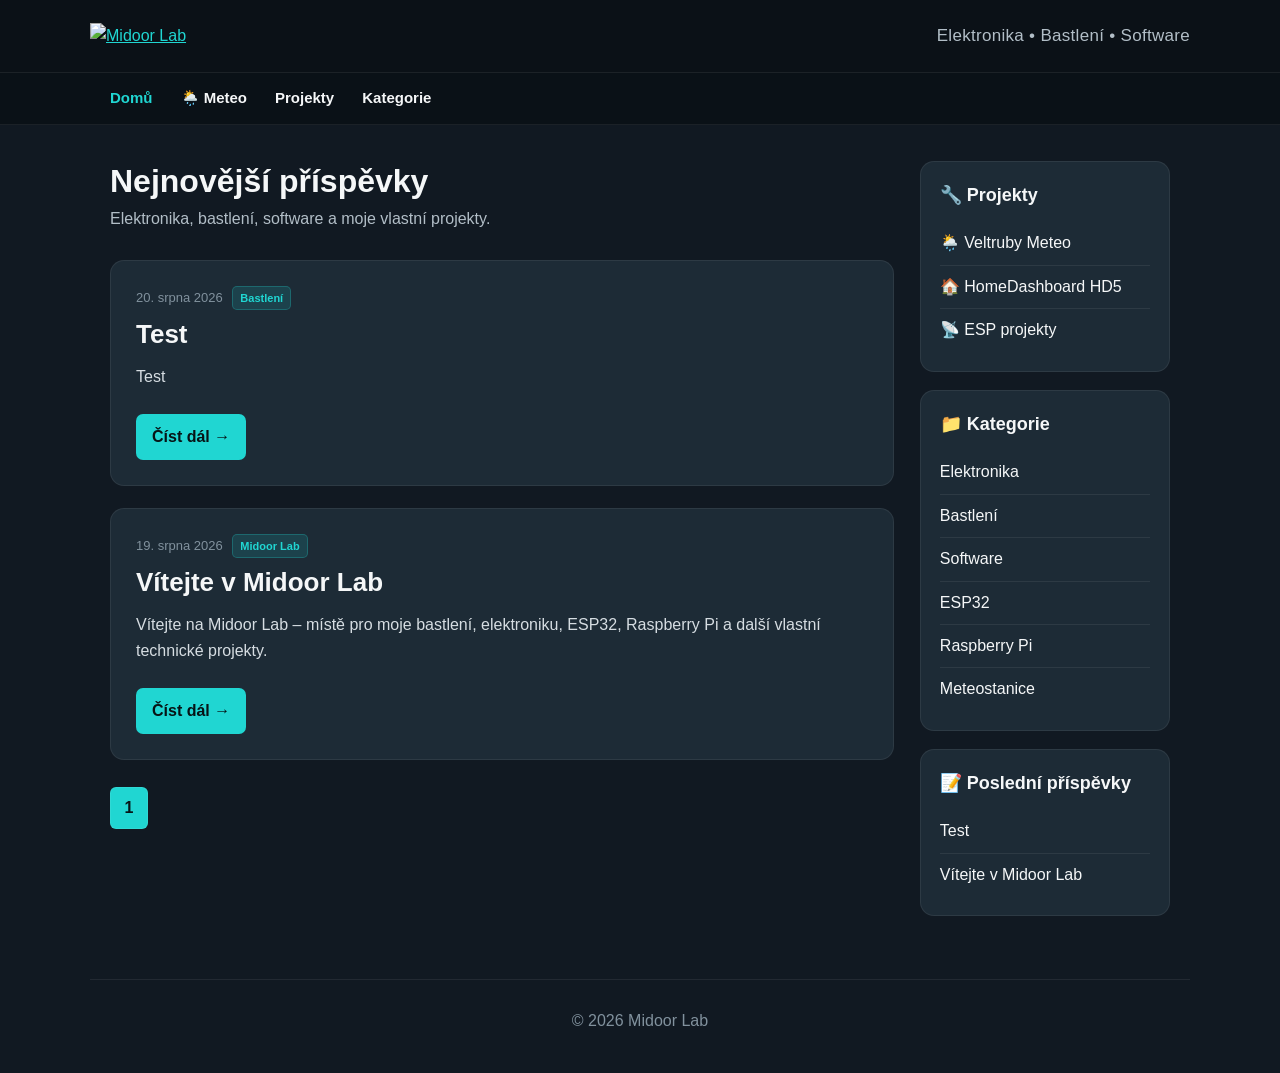
==== index.html @ 5279bdbb "Update index.html" ====
<!DOCTYPE html>
<html lang="cs">

<head>

    <meta charset="UTF-8">

    <meta
        name="viewport"
        content="width=device-width, initial-scale=1.0"
    >

    <meta
        name="description"
        content="Midoor Lab – elektronika, bastlení, software a vlastní projekty."
    >

    <title>Midoor Lab</title>

    <link
        rel="stylesheet"
        href="/assets/style.css"
    >

</head>


<body>


<!-- =====================================================
     HLAVICKA
     ===================================================== -->

<header class="site-header">

    <div class="header-inner">

        <a href="/" aria-label="Midoor Lab">

            <img
                class="site-logo"
                src="/assets/midoor-lab-logo.png"
                alt="Midoor Lab"
            >

        </a>


        <p class="site-tagline">
            Elektronika • Bastlení • Software
        </p>

    </div>

</header>



<!-- =====================================================
     MENU
     ===================================================== -->

<nav class="site-nav">

    <div class="nav-inner">

        <a
            class="active"
            href="/"
        >
            Domů
        </a>

        <a href="/meteo/">
            🌦️ Meteo
        </a>

        <a href="#projekty">
            Projekty
        </a>

        <a href="#kategorie">
            Kategorie
        </a>

    </div>

</nav>



<!-- =====================================================
     OBSAH
     ===================================================== -->

<main class="container">

    <div class="blog-layout">


        <!-- =================================================
             BLOG
             ================================================= -->

        <section class="blog-main">

            <h1 class="page-title">
                Nejnovější příspěvky
            </h1>

            <p class="page-subtitle">
                Elektronika, bastlení, software a moje vlastní projekty.
            </p>


            <div id="posts">

                Načítám příspěvky...

            </div>


            <nav
                id="pagination"
                class="pagination"
                aria-label="Stránkování blogu"
            >
            </nav>

        </section>



        <!-- =================================================
             SIDEBAR
             ================================================= -->

        <aside class="sidebar">


            <!-- PROJEKTY -->

            <div
                class="sidebar-box"
                id="projekty"
            >

                <h3>
                    🔧 Projekty
                </h3>

                <ul>

                    <li>

                        <a href="/meteo/">
                            🌦️ Veltruby Meteo
                        </a>

                    </li>


                    <li>

                        <a href="#">
                            🏠 HomeDashboard HD5
                        </a>

                    </li>


                    <li>

                        <a href="#">
                            📡 ESP projekty
                        </a>

                    </li>

                </ul>

            </div>



            <!-- KATEGORIE -->

            <div
                class="sidebar-box"
                id="kategorie"
            >

                <h3>
                    📁 Kategorie
                </h3>

                <ul>

                    <li>
                        <a href="#">
                            Elektronika
                        </a>
                    </li>

                    <li>
                        <a href="#">
                            Bastlení
                        </a>
                    </li>

                    <li>
                        <a href="#">
                            Software
                        </a>
                    </li>

                    <li>
                        <a href="#">
                            ESP32
                        </a>
                    </li>

                    <li>
                        <a href="#">
                            Raspberry Pi
                        </a>
                    </li>

                    <li>
                        <a href="#">
                            Meteostanice
                        </a>
                    </li>

                </ul>

            </div>



            <!-- POSLEDNI PRISPEVKY -->

            <div class="sidebar-box">

                <h3>
                    📝 Poslední příspěvky
                </h3>

                <ul id="latest-posts">

                    <li>
                        Načítám...
                    </li>

                </ul>

            </div>


        </aside>

    </div>

</main>



<!-- =====================================================
     PATICKA
     ===================================================== -->

<footer class="site-footer">

    © 2026 Midoor Lab

</footer>



<!-- =====================================================
     BLOG JAVASCRIPT
     ===================================================== -->

<script>

const POSTS_PER_PAGE = 5;

let allPosts = [];



/* =========================================================
   AKTUALNI STRANKA
   ========================================================= */

function getCurrentPage() {

    const params =
        new URLSearchParams(
            window.location.search
        );

    let page =
        parseInt(
            params.get("page") || "1",
            10
        );


    if (
        Number.isNaN(page) ||
        page < 1
    ) {

        page = 1;

    }


    return page;

}



/* =========================================================
   BEZPECNE ZOBRAZENI TEXTU
   ========================================================= */

function escapeHtml(text) {

    const div =
        document.createElement(
            "div"
        );

    div.textContent =
        text ?? "";

    return div.innerHTML;

}



/* =========================================================
   ZOBRAZENI CLANKU
   ========================================================= */

function renderPosts() {

    const container =
        document.getElementById(
            "posts"
        );


    const page =
        getCurrentPage();


    const totalPages =
        Math.max(
            1,
            Math.ceil(
                allPosts.length /
                POSTS_PER_PAGE
            )
        );


    const safePage =
        Math.min(
            page,
            totalPages
        );


    const start =
        (safePage - 1) *
        POSTS_PER_PAGE;


    const posts =
        allPosts.slice(
            start,
            start + POSTS_PER_PAGE
        );


    if (
        posts.length === 0
    ) {

        container.innerHTML = `

            <div class="card">

                Zatím zde nejsou žádné příspěvky.

            </div>

        `;

        renderPagination(
            safePage,
            totalPages
        );

        return;

    }



    container.innerHTML =
        posts.map(
            post => `


            <article class="post">


                ${
                    post.image
                    ?
                    `

                    <a href="${escapeHtml(post.url)}">

                        <img
                            class="post-image"
                            src="${escapeHtml(post.image)}"
                            alt="${escapeHtml(post.title)}"
                            loading="lazy"
                        >

                    </a>

                    `
                    :
                    ""
                }


                <div class="post-body">


                    <div class="post-meta">

                        ${escapeHtml(post.dateText)}

                        ${
                            post.category
                            ?
                            `

                            <span class="category">

                                ${escapeHtml(post.category)}

                            </span>

                            `
                            :
                            ""
                        }

                    </div>



                    <h2>

                        <a href="${escapeHtml(post.url)}">

                            ${escapeHtml(post.title)}

                        </a>

                    </h2>



                    <p>

                        ${escapeHtml(post.excerpt)}

                    </p>



                    <a
                        class="button"
                        href="${escapeHtml(post.url)}"
                    >

                        Číst dál →

                    </a>


                </div>

            </article>


        `
        ).join("");


    renderPagination(
        safePage,
        totalPages
    );

}



/* =========================================================
   STRANKOVANI
   ========================================================= */

function renderPagination(
    page,
    totalPages
) {

    const pagination =
        document.getElementById(
            "pagination"
        );


    if (
        totalPages <= 1
    ) {

        pagination.innerHTML = `

            <span class="current">
                1
            </span>

        `;

        return;

    }


    let html = "";


    if (
        page > 1
    ) {

        html += `

            <a
                href="?page=${page - 1}"
                aria-label="Předchozí stránka"
            >
                ←
            </a>

        `;

    }



    for (
        let i = 1;
        i <= totalPages;
        i++
    ) {

        if (
            i === page
        ) {

            html += `

                <span class="current">
                    ${i}
                </span>

            `;

        }

        else {

            html += `

                <a href="?page=${i}">
                    ${i}
                </a>

            `;

        }

    }



    if (
        page < totalPages
    ) {

        html += `

            <a
                href="?page=${page + 1}"
                aria-label="Další stránka"
            >
                →
            </a>

        `;

    }


    pagination.innerHTML =
        html;

}



/* =========================================================
   POSLEDNI PRISPEVKY V SIDEBARU
   ========================================================= */

function renderLatestPosts() {

    const container =
        document.getElementById(
            "latest-posts"
        );


    const latest =
        allPosts.slice(
            0,
            5
        );


    if (
        latest.length === 0
    ) {

        container.innerHTML =
            "<li>Žádné příspěvky</li>";

        return;

    }


    container.innerHTML =
        latest.map(
            post => `

                <li>

                    <a href="${escapeHtml(post.url)}">

                        ${escapeHtml(post.title)}

                    </a>

                </li>

            `
        ).join("");

}



/* =========================================================
   NACITANI POSTS.JSON
   ========================================================= */

async function loadPosts() {

    try {

        const response =
            await fetch(

                "/data/posts.json?time=" +
                Date.now(),

                {
                    cache: "no-store"
                }

            );


        if (
            !response.ok
        ) {

            throw new Error(
                "HTTP " +
                response.status
            );

        }


        allPosts =
            await response.json();


        if (
            !Array.isArray(allPosts)
        ) {

            throw new Error(
                "Neplatný formát posts.json"
            );

        }



        /* Nejnovější článek první */

        allPosts.sort(
            (a, b) =>
                String(
                    b.date || ""
                ).localeCompare(
                    String(
                        a.date || ""
                    )
                )
        );


        renderPosts();

        renderLatestPosts();

    }


    catch (error) {

        console.error(
            "Chyba načtení článků:",
            error
        );


        document
            .getElementById(
                "posts"
            )
            .innerHTML = `

                <div class="card status-error">

                    Příspěvky se nepodařilo načíst.

                </div>

            `;


        document
            .getElementById(
                "latest-posts"
            )
            .innerHTML = `

                <li>
                    Nelze načíst příspěvky
                </li>

            `;

    }

}



loadPosts();

</script>


</body>

</html>
---- assets/style.css ----
/* =========================================================
   MIDOOR LAB
   Spolecny vzhled celeho webu
   ========================================================= */

:root {
    --bg: #111922;
    --bg-dark: #0b1117;

    --panel: #1d2b36;
    --panel-hover: #223541;
    --panel-dark: #16232d;

    --text: #f5f7f8;
    --muted: #b2bec7;
    --muted-2: #81919d;

    --accent: #20d6d2;
    --accent-hover: #63ebe7;

    --border: rgba(255,255,255,0.07);

    --border-radius: 14px;
    --content-width: 1100px;
}


/* =========================================================
   ZAKLAD
   ========================================================= */

* {
    box-sizing: border-box;
}

html {
    scroll-behavior: smooth;
}

body {
    margin: 0;

    font-family:
        Arial,
        Helvetica,
        sans-serif;

    background: var(--bg);

    color: var(--text);

    line-height: 1.65;
}

img {
    max-width: 100%;
    height: auto;
}

a {
    color: var(--accent);
}


/* =========================================================
   HLAVICKA
   ========================================================= */

.site-header {
    background: var(--bg-dark);

    padding: 22px 20px;

    border-bottom:
        1px solid var(--border);
}


/* vnitrni cast hlavicky
   zarovnana stejne jako obsah */

.header-inner {
    width: 100%;
    max-width: var(--content-width);

    margin: 0 auto;

    display: flex;

    align-items: center;
    justify-content: space-between;

    gap: 30px;
}


/* logo */

.site-logo {
    display: block;

    width: 290px;
    max-width: 45%;

    height: auto;
}


/* slogan vpravo */

.site-tagline {
    margin: 0;

    color: var(--muted);

    font-size: 17px;

    text-align: right;

    letter-spacing: 0.3px;
}


/* stare H1 v headeru uz nepotrebujeme */

.site-header h1 {
    margin: 0;
}


/* =========================================================
   HLAVNI MENU
   ========================================================= */

.site-nav {
    position: sticky;

    top: 0;

    z-index: 1000;

    background:
        rgba(11,17,23,0.96);

    border-bottom:
        1px solid var(--border);

    backdrop-filter:
        blur(8px);
}


/* menu ma stejnou sirku jako web */

.nav-inner {
    width: 100%;

    max-width: var(--content-width);

    margin: 0 auto;

    padding: 13px 20px;

    display: flex;

    align-items: center;

    gap: 28px;
}


.site-nav a {
    color: var(--text);

    text-decoration: none;

    font-size: 15px;

    font-weight: 600;

    white-space: nowrap;

    transition:
        color .15s ease;
}


.site-nav a:hover,
.site-nav a.active {
    color: var(--accent);
}


/* =========================================================
   HLAVNI OBSAH
   ========================================================= */

.container {
    width: 100%;

    max-width: var(--content-width);

    margin: 0 auto;

    padding: 36px 20px 45px;
}


.page-title {
    margin:
        0 0 5px;

    font-size: 32px;

    line-height: 1.25;
}


.page-subtitle {
    margin:
        0 0 28px;

    color: var(--muted);
}


.section-title {
    margin:
        38px 0 18px;

    font-size: 24px;
}


/* =========================================================
   OBECNE KARTY
   ========================================================= */

.card {
    background: var(--panel);

    border:
        1px solid var(--border);

    border-radius:
        var(--border-radius);

    padding: 24px;

    margin-bottom: 20px;
}


.card h2,
.card h3 {
    margin-top: 0;
}


.card-grid {
    display: grid;

    grid-template-columns:
        repeat(
            auto-fit,
            minmax(210px,1fr)
        );

    gap: 16px;
}


/* =========================================================
   TLACITKA
   ========================================================= */

.button {
    display: inline-block;

    margin-top: 10px;

    padding: 10px 16px;

    background:
        var(--accent);

    color: #071416;

    text-decoration: none;

    border: 0;

    border-radius: 7px;

    font-weight: 700;

    cursor: pointer;

    transition:
        background .15s ease,
        transform .15s ease;
}


.button:hover {
    background:
        var(--accent-hover);

    transform:
        translateY(-1px);
}


/* =========================================================
   BLOG
   ========================================================= */

.blog-layout {
    display: grid;

    grid-template-columns:
        minmax(0, 2.35fr)
        minmax(230px, .75fr);

    gap: 26px;

    align-items: start;
}


.blog-main {
    min-width: 0;
}


/* =========================================================
   BLOG - PRISPEVEK
   ========================================================= */

.post {
    background:
        var(--panel);

    border:
        1px solid var(--border);

    border-radius:
        var(--border-radius);

    margin-bottom: 22px;

    overflow: hidden;

    transition:
        background .15s ease;
}


.post:hover {
    background:
        var(--panel-hover);
}


.post-body {
    padding: 25px;
}


.post-meta {
    color:
        var(--muted-2);

    font-size: 13px;

    margin-bottom: 8px;
}


.post h2 {
    margin:
        0 0 12px;

    font-size: 26px;

    line-height: 1.3;
}


.post h2 a {
    color:
        var(--text);

    text-decoration: none;
}


.post h2 a:hover {
    color:
        var(--accent);
}


.post p {
    margin:
        0 0 13px;

    color:
        #d6dde2;
}


/* =========================================================
   OBRAZKY CLANKU
   ========================================================= */

.post-image {
    display: block;

    width: 100%;

    max-height: 360px;

    object-fit: cover;

    border-bottom:
        1px solid var(--border);
}


/* =========================================================
   KATEGORIE
   ========================================================= */

.category {
    display: inline-block;

    margin-left: 6px;

    padding:
        2px 7px;

    background:
        rgba(32,214,210,.14);

    color:
        var(--accent);

    border:
        1px solid rgba(32,214,210,.25);

    border-radius: 5px;

    font-size: 11px;

    font-weight: 700;
}


/* =========================================================
   SIDEBAR
   ========================================================= */

.sidebar {
    min-width: 0;
}


/* ten puvodni box "Midoor Lab / moje bastleni..."
   odstranime z HTML.
   Ostatni sidebar boxy zustavaji. */

.sidebar-box {
    background:
        var(--panel);

    border:
        1px solid var(--border);

    border-radius:
        var(--border-radius);

    padding: 19px;

    margin-bottom: 18px;
}


.sidebar-box h3 {
    margin:
        0 0 12px;

    font-size: 18px;
}


.sidebar-box p {
    margin:
        0 0 8px;

    color:
        var(--muted);
}


.sidebar-box ul {
    list-style: none;

    padding: 0;

    margin: 0;
}


.sidebar-box li {
    border-bottom:
        1px solid var(--border);
}


.sidebar-box li:last-child {
    border-bottom: 0;
}


.sidebar-box a {
    display: block;

    padding:
        8px 0;

    color:
        var(--text);

    text-decoration: none;
}


.sidebar-box a:hover {
    color:
        var(--accent);
}


/* =========================================================
   STRANKOVANI
   ========================================================= */

.pagination {
    display: flex;

    flex-wrap: wrap;

    gap: 7px;

    margin:
        27px 0 20px;
}


.pagination a,
.pagination span {
    min-width: 38px;

    padding:
        7px 11px;

    text-align: center;

    border-radius: 6px;

    background:
        var(--panel);

    border:
        1px solid var(--border);

    color:
        var(--text);

    text-decoration: none;
}


.pagination a:hover,
.pagination .current {
    background:
        var(--accent);

    color:
        #071416;

    font-weight: 700;
}


/* =========================================================
   SAMOSTATNY CLANEK
   ========================================================= */

.article-card,
.article-content {
    background:
        var(--panel);

    border:
        1px solid var(--border);

    border-radius:
        var(--border-radius);
}


.article-card {
    padding: 25px;

    margin-bottom: 22px;
}


.article-date {
    color:
        var(--muted-2);

    font-size: 13px;
}


.article-content {
    padding:
        34px;
}


.article-content h1 {
    margin-top: 0;

    line-height: 1.25;
}


.article-content h2 {
    margin-top: 32px;
}


.article-content p {
    margin-bottom: 18px;
}


.article-content img {
    display: block;

    max-width: 100%;

    margin:
        25px auto;

    border-radius: 10px;
}


/* =========================================================
   METEO
   ========================================================= */

.stat-card {
    background:
        var(--panel);

    border:
        1px solid var(--border);

    border-radius:
        var(--border-radius);

    padding: 23px;

    text-align: center;
}


.stat-icon {
    font-size: 32px;
}


.stat-value {
    margin-top: 8px;

    font-size: 30px;

    font-weight: 700;
}


.stat-label {
    margin-top: 3px;

    color:
        var(--muted);
}


.meteo-updated {
    text-align: center;

    margin-top: 24px;

    color:
        var(--muted);
}


.status-ok {
    color: #7ee787;
}

.status-warn {
    color: #ffd866;
}

.status-error {
    color: #ff7b72;
}


/* =========================================================
   FORMULARE / ADMIN
   ========================================================= */

.form-group {
    margin-bottom: 18px;
}


.form-group label {
    display: block;

    margin-bottom: 6px;

    font-weight: 700;
}


input,
textarea,
select {
    width: 100%;

    padding:
        12px 13px;

    border:
        1px solid #435866;

    border-radius: 7px;

    background:
        #15232d;

    color:
        var(--text);

    font: inherit;
}


textarea {
    min-height: 220px;

    resize: vertical;
}


input:focus,
textarea:focus,
select:focus {
    outline:
        2px solid
        rgba(32,214,210,.35);

    border-color:
        var(--accent);
}


/* =========================================================
   PATICKA
   ========================================================= */

.site-footer {
    max-width:
        var(--content-width);

    margin:
        0 auto;

    border-top:
        1px solid var(--border);

    text-align: center;

    color:
        var(--muted-2);

    padding:
        28px 20px 38px;
}


/* =========================================================
   TABLET
   ========================================================= */

@media (max-width: 800px) {

    .header-inner {
        gap: 20px;
    }

    .site-logo {
        width: 240px;
    }

    .site-tagline {
        font-size: 15px;
    }

    .blog-layout {
        grid-template-columns: 1fr;
    }

    .post h2 {
        font-size: 23px;
    }

}


/* =========================================================
   MOBIL
   ========================================================= */

@media (max-width: 600px) {

    .site-header {
        padding:
            16px 14px;
    }

    .header-inner {
        flex-direction: column;

        align-items: center;

        gap: 8px;
    }

    .site-logo {
        width: 230px;
        max-width: 90%;
    }

    .site-tagline {
        text-align: center;

        font-size: 14px;
    }

    .nav-inner {
        justify-content: center;

        flex-wrap: wrap;

        gap:
            4px 16px;

        padding:
            8px 10px;
    }

    .site-nav a {
        font-size: 14px;

        padding:
            3px 0;
    }

    .container {
        padding:
            25px 14px 35px;
    }

    .page-title {
        font-size: 28px;
    }

    .post-body,
    .card,
    .article-card,
    .article-content,
    .stat-card {
        padding: 19px;
    }

    .stat-value {
        font-size: 27px;
    }

    .pagination {
        justify-content: center;
    }

}
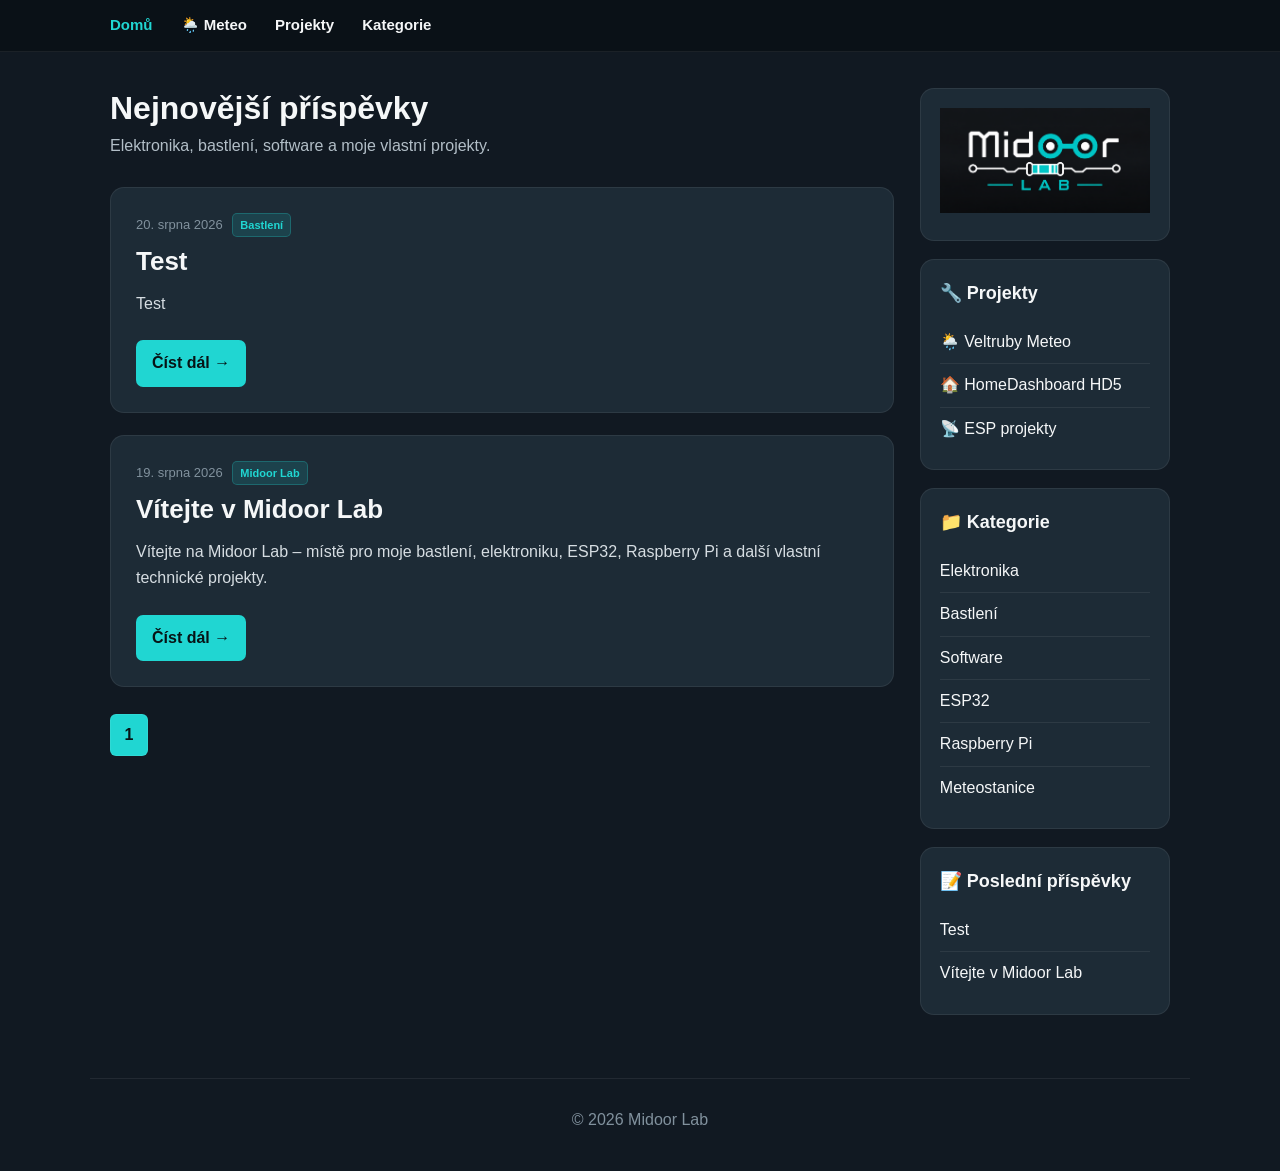
==== commit 29e009fc: "Add files via upload" ====
--- a/index.html
+++ b/index.html
@@ -32,28 +32,7 @@
      HLAVICKA
      ===================================================== -->
 
-<header class="site-header">
-
-    <div class="header-inner">
-
-        <a href="/" aria-label="Midoor Lab">
-
-            <img
-                class="site-logo"
-                src="/assets/midoor-lab-logo.png"
-                alt="Midoor Lab"
-            >
-
-        </a>
-
-
-        <p class="site-tagline">
-            Elektronika • Bastlení • Software
-        </p>
-
-    </div>
-
-</header>
+
 
 
 
@@ -137,6 +116,16 @@
              ================================================= -->
 
         <aside class="sidebar">
+
+
+            <!-- LOGO -->
+
+            <div class="sidebar-box logo-box">
+                <img
+                    src="/assets/midoor-lab-logo.png"
+                    alt="Midoor Lab"
+                >
+            </div>
 
 
             <!-- PROJEKTY -->
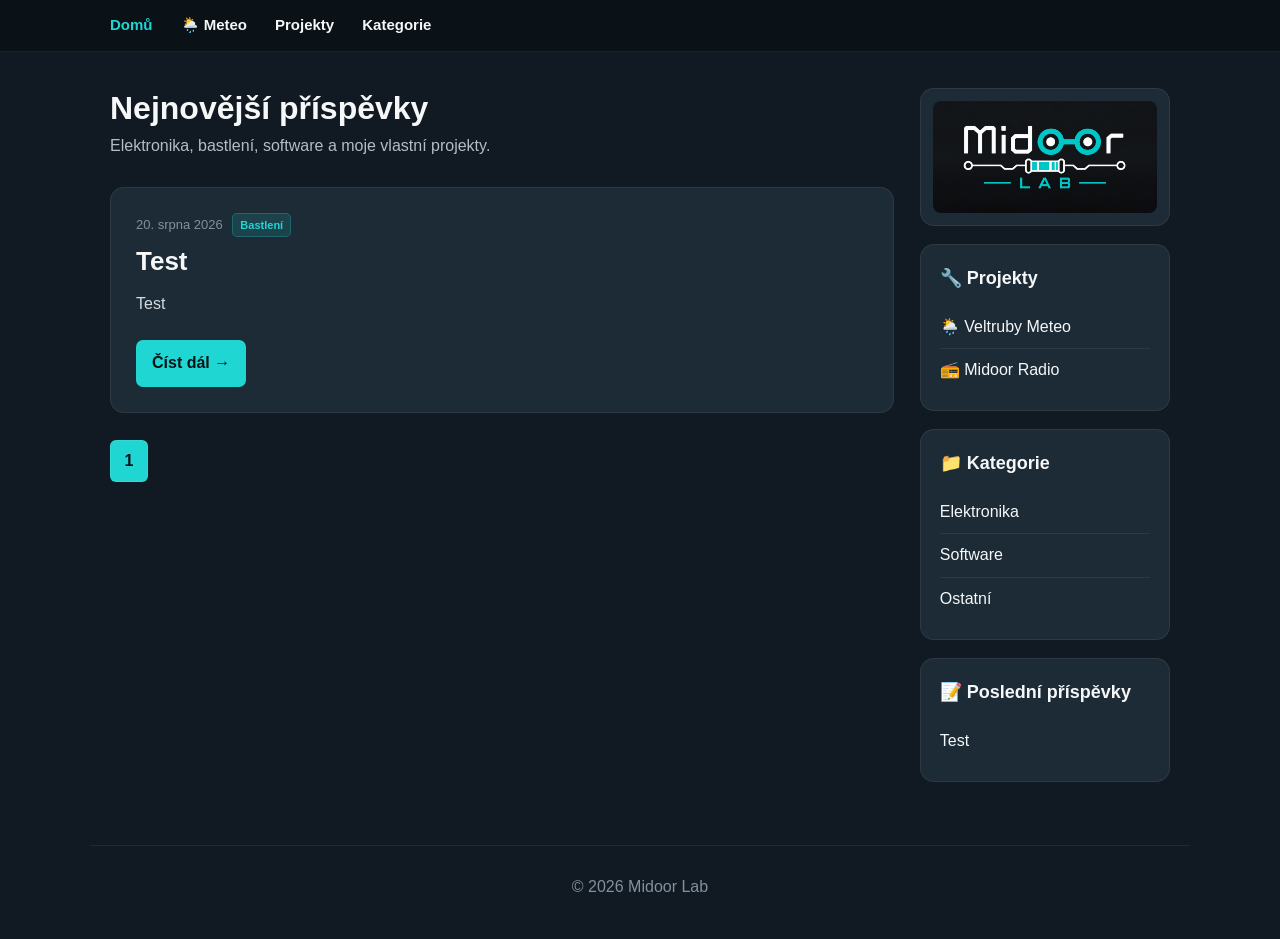
==== commit a9b67615: "uprava vhledu" ====
--- a/index.html
+++ b/index.html
@@ -45,13 +45,17 @@
     <div class="nav-inner">
 
         <a
+            id="nav-home"
             class="active"
-            href="/"
+            href="#domu"
         >
             Domů
         </a>
 
-        <a href="/meteo/">
+        <a
+            id="nav-meteo"
+            href="#meteo"
+        >
             🌦️ Meteo
         </a>
 
@@ -82,7 +86,10 @@
              BLOG
              ================================================= -->
 
-        <section class="blog-main">
+        <section
+            id="blog-view"
+            class="blog-main"
+        >
 
             <h1 class="page-title">
                 Nejnovější příspěvky
@@ -92,13 +99,9 @@
                 Elektronika, bastlení, software a moje vlastní projekty.
             </p>
 
-
             <div id="posts">
-
                 Načítám příspěvky...
-
             </div>
-
 
             <nav
                 id="pagination"
@@ -110,6 +113,86 @@
         </section>
 
 
+        <!-- =================================================
+             METEO
+             ================================================= -->
+
+        <section
+            id="meteo-view"
+            class="blog-main"
+            hidden
+        >
+
+            <h1 class="page-title">
+                🌦️ Veltruby Meteo
+            </h1>
+
+            <p class="page-subtitle">
+                Aktuální data z vlastní meteostanice Midoor Lab
+            </p>
+
+
+            <div class="card-grid">
+
+                <div class="stat-card">
+                    <div class="stat-icon">🌡️</div>
+                    <div class="stat-value" id="temperature">-- °C</div>
+                    <div class="stat-label">Teplota</div>
+                </div>
+
+                <div class="stat-card">
+                    <div class="stat-icon">💧</div>
+                    <div class="stat-value" id="humidity">-- %</div>
+                    <div class="stat-label">Vlhkost</div>
+                </div>
+
+                <div class="stat-card">
+                    <div class="stat-icon">🌧️</div>
+                    <div class="stat-value" id="rain_today">-- mm</div>
+                    <div class="stat-label">Srážky dnes</div>
+                </div>
+
+                <div class="stat-card">
+                    <div class="stat-icon">📊</div>
+                    <div class="stat-value" id="pressure">-- hPa</div>
+                    <div class="stat-label">Tlak</div>
+                </div>
+
+            </div>
+
+
+            <h2 class="section-title">
+                🌧️ Statistiky srážek
+            </h2>
+
+            <div class="card-grid">
+
+                <div class="stat-card">
+                    <div class="stat-value" id="rain_week">-- mm</div>
+                    <div class="stat-label">Posledních 7 dní</div>
+                </div>
+
+                <div class="stat-card">
+                    <div class="stat-value" id="rain_month">-- mm</div>
+                    <div class="stat-label">Tento měsíc</div>
+                </div>
+
+                <div class="stat-card">
+                    <div class="stat-value" id="rain_year">-- mm</div>
+                    <div class="stat-label">Tento rok</div>
+                </div>
+
+            </div>
+
+
+            <div class="meteo-updated">
+                Poslední aktualizace:
+                <strong id="updated">--</strong>
+            </div>
+
+        </section>
+
+
 
         <!-- =================================================
              SIDEBAR
@@ -126,106 +209,39 @@
                     alt="Midoor Lab"
                 >
             </div>
-
-
             <!-- PROJEKTY -->
 
             <div
                 class="sidebar-box"
                 id="projekty"
             >
-
-                <h3>
-                    🔧 Projekty
-                </h3>
+                <h3>🔧 Projekty</h3>
 
                 <ul>
-
                     <li>
-
-                        <a href="/meteo/">
-                            🌦️ Veltruby Meteo
-                        </a>
-
+                        <a href="#meteo">🌦️ Veltruby Meteo</a>
                     </li>
 
-
                     <li>
-
-                        <a href="#">
-                            🏠 HomeDashboard HD5
-                        </a>
-
+                        <a href="#">📻 Midoor Radio</a>
                     </li>
-
-
-                    <li>
-
-                        <a href="#">
-                            📡 ESP projekty
-                        </a>
-
-                    </li>
-
                 </ul>
-
             </div>
 
 
-
             <!-- KATEGORIE -->
-
             <div
                 class="sidebar-box"
                 id="kategorie"
             >
-
-                <h3>
-                    📁 Kategorie
-                </h3>
+                <h3>📁 Kategorie</h3>
 
                 <ul>
-
-                    <li>
-                        <a href="#">
-                            Elektronika
-                        </a>
-                    </li>
-
-                    <li>
-                        <a href="#">
-                            Bastlení
-                        </a>
-                    </li>
-
-                    <li>
-                        <a href="#">
-                            Software
-                        </a>
-                    </li>
-
-                    <li>
-                        <a href="#">
-                            ESP32
-                        </a>
-                    </li>
-
-                    <li>
-                        <a href="#">
-                            Raspberry Pi
-                        </a>
-                    </li>
-
-                    <li>
-                        <a href="#">
-                            Meteostanice
-                        </a>
-                    </li>
-
+                    <li><a href="#">Elektronika</a></li>
+                    <li><a href="#">Software</a></li>
+                    <li><a href="#">Ostatní</a></li>
                 </ul>
-
             </div>
-
 
 
             <!-- POSLEDNI PRISPEVKY -->
@@ -786,7 +802,229 @@
 
 
 
+/* =========================================================
+   PREPINANI DOMU / METEO
+   ========================================================= */
+
+let meteoLoaded = false;
+
+function switchView() {
+
+    const hash =
+        window.location.hash || "#domu";
+
+    const blog =
+        document.getElementById("blog-view");
+
+    const meteo =
+        document.getElementById("meteo-view");
+
+    const homeNav =
+        document.getElementById("nav-home");
+
+    const meteoNav =
+        document.getElementById("nav-meteo");
+
+
+    if (hash === "#meteo") {
+
+        blog.hidden = true;
+        meteo.hidden = false;
+
+        homeNav.classList.remove("active");
+        meteoNav.classList.add("active");
+
+        if (!meteoLoaded) {
+            loadMeteo();
+            meteoLoaded = true;
+        }
+
+        window.scrollTo({
+            top: 0,
+            behavior: "smooth"
+        });
+
+        return;
+    }
+
+
+    blog.hidden = false;
+    meteo.hidden = true;
+
+    homeNav.classList.add("active");
+    meteoNav.classList.remove("active");
+}
+
+
+window.addEventListener(
+    "hashchange",
+    switchView
+);
+
+
+/* =========================================================
+   METEO DATA
+   ========================================================= */
+
+async function loadMeteo() {
+
+    try {
+
+        const response =
+            await fetch(
+                "/meteo/meteo.json?time=" +
+                Date.now(),
+                {
+                    cache: "no-store"
+                }
+            );
+
+
+        if (!response.ok) {
+
+            throw new Error(
+                "HTTP " +
+                response.status
+            );
+
+        }
+
+
+        const data =
+            await response.json();
+
+
+        setMeteoValue(
+            "temperature",
+            data.temperature,
+            1,
+            " °C"
+        );
+
+        setMeteoValue(
+            "humidity",
+            data.humidity,
+            1,
+            " %"
+        );
+
+        setMeteoValue(
+            "pressure",
+            data.pressure,
+            1,
+            " hPa"
+        );
+
+        setMeteoValue(
+            "rain_today",
+            data.rain_today,
+            1,
+            " mm"
+        );
+
+        setMeteoValue(
+            "rain_week",
+            data.rain_week,
+            1,
+            " mm"
+        );
+
+        setMeteoValue(
+            "rain_month",
+            data.rain_month,
+            1,
+            " mm"
+        );
+
+        setMeteoValue(
+            "rain_year",
+            data.rain_year,
+            1,
+            " mm"
+        );
+
+
+        document
+            .getElementById("updated")
+            .textContent =
+                data.updated || "--";
+
+    }
+
+    catch (error) {
+
+        console.error(
+            "Chyba načtení meteo dat:",
+            error
+        );
+
+        document
+            .getElementById("updated")
+            .textContent =
+                "Data se nepodařilo načíst";
+
+    }
+
+}
+
+
+function setMeteoValue(
+    id,
+    value,
+    decimals,
+    unit
+) {
+
+    const element =
+        document.getElementById(id);
+
+    if (!element) {
+        return;
+    }
+
+
+    if (
+        value === null ||
+        value === undefined ||
+        Number.isNaN(Number(value))
+    ) {
+
+        element.textContent =
+            "--" + unit;
+
+        return;
+    }
+
+
+    element.textContent =
+        Number(value)
+            .toFixed(decimals) +
+        unit;
+}
+
+
+/* Pokud je otevřené Meteo, obnov data jednou za minutu. */
+
+setInterval(
+    function () {
+
+        if (
+            window.location.hash ===
+            "#meteo"
+        ) {
+
+            loadMeteo();
+
+        }
+
+    },
+    60000
+);
+
+
+
 loadPosts();
+switchView();
 
 </script>
 
--- a/assets/style.css
+++ b/assets/style.css
@@ -914,3 +914,51 @@
     }
 
 }
+
+
+/* =========================================================
+   LOGO V SIDEBARU
+   ========================================================= */
+
+.logo-box {
+    padding: 12px;
+    text-align: center;
+    overflow: hidden;
+}
+
+.logo-box img {
+    display: block;
+    width: 100%;
+    height: auto;
+    margin: 0 auto;
+    border-radius: 8px;
+}
+
+
+/* =========================================================
+   INTEGROVANE METEO V HLAVNI STRANCE
+   ========================================================= */
+
+#blog-view[hidden],
+#meteo-view[hidden] {
+    display: none !important;
+}
+
+#meteo-view .card-grid {
+    grid-template-columns:
+        repeat(2, minmax(0, 1fr));
+}
+
+#meteo-view .section-title {
+    margin-top: 28px;
+}
+
+#meteo-view .meteo-updated {
+    padding: 8px 0 4px;
+}
+
+@media (max-width: 600px) {
+    #meteo-view .card-grid {
+        grid-template-columns: 1fr;
+    }
+}
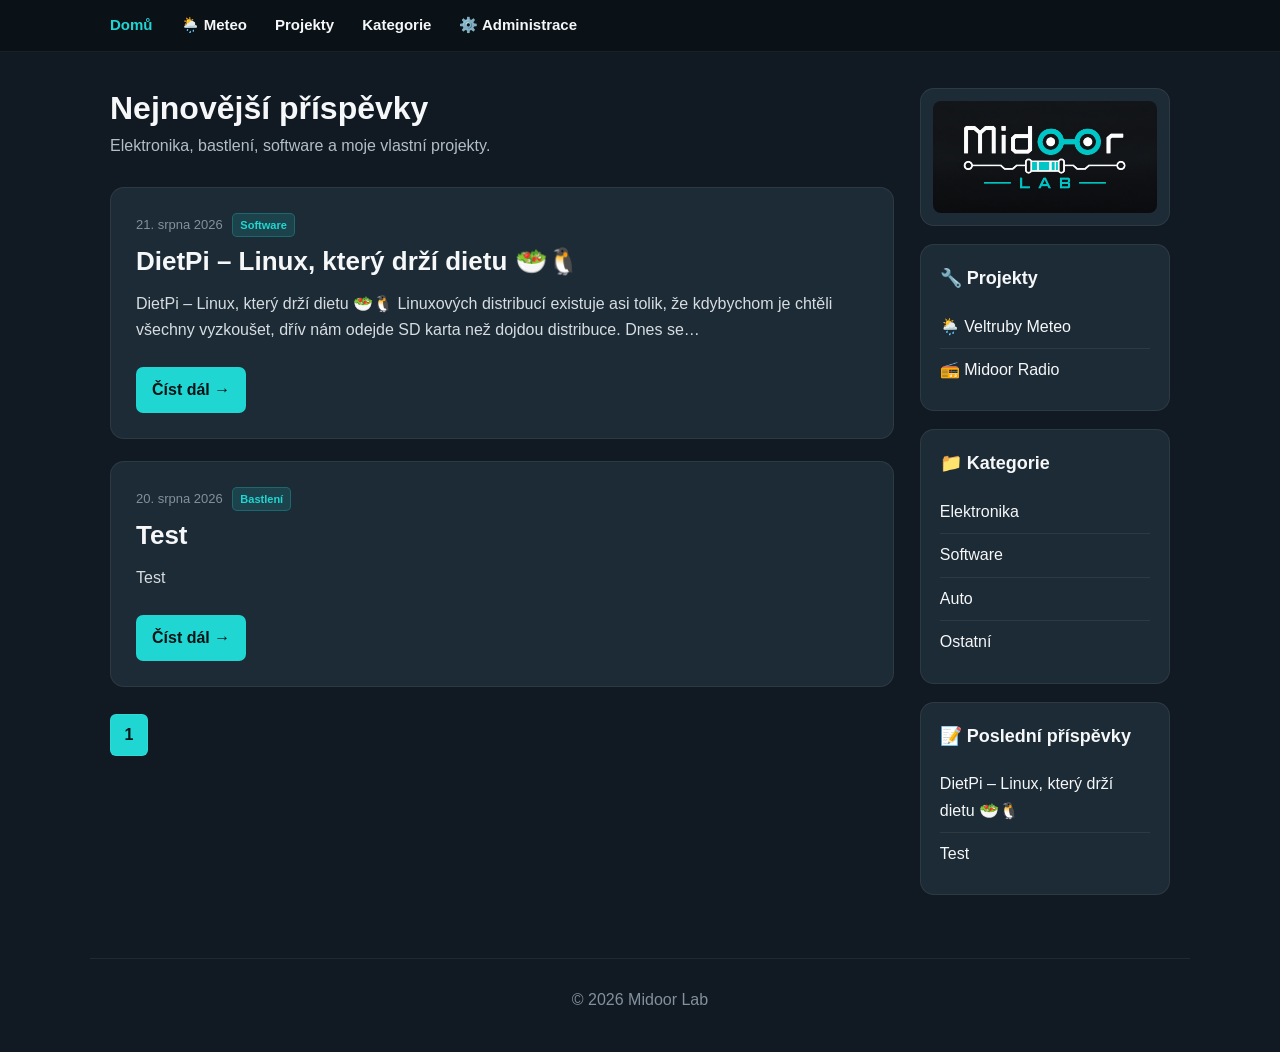
==== commit 5b5b6dbd: "new2" ====
--- a/index.html
+++ b/index.html
@@ -67,6 +67,12 @@
             Kategorie
         </a>
 
+        <a
+            href="https://midoor-lab-auth.midoor.workers.dev/admin"
+        >
+            ⚙️ Administrace
+        </a>
+
     </div>
 
 </nav>
@@ -192,6 +198,23 @@
 
         </section>
 
+
+
+        <!-- =================================================
+             CLANEK
+             ================================================= -->
+
+        <section
+            id="article-view"
+            class="blog-main"
+            hidden
+        >
+            <div id="article-container">
+                <div class="card">
+                    Načítám článek...
+                </div>
+            </div>
+        </section>
 
 
         <!-- =================================================
@@ -239,6 +262,7 @@
                 <ul>
                     <li><a href="#">Elektronika</a></li>
                     <li><a href="#">Software</a></li>
+                    <li><a href="#">Auto</a></li>
                     <li><a href="#">Ostatní</a></li>
                 </ul>
             </div>
@@ -347,6 +371,128 @@
 
 }
 
+
+
+/* =========================================================
+   ODKAZ NA CLANEK UVNITR WEBU
+   ========================================================= */
+
+function articleHash(url) {
+
+    const safeUrl =
+        String(url || "");
+
+    return "#clanek=" +
+        encodeURIComponent(safeUrl);
+}
+
+
+/* =========================================================
+   NACITANI CLANKU DO HLAVNI STRANKY
+   ========================================================= */
+
+async function loadArticle(url) {
+
+    const container =
+        document.getElementById(
+            "article-container"
+        );
+
+    container.innerHTML = `
+        <div class="card">
+            Načítám článek...
+        </div>
+    `;
+
+    try {
+
+        const response =
+            await fetch(
+                url +
+                (url.includes("?") ? "&" : "?") +
+                "time=" +
+                Date.now(),
+                {
+                    cache: "no-store"
+                }
+            );
+
+        if (!response.ok) {
+            throw new Error(
+                "HTTP " +
+                response.status
+            );
+        }
+
+        const source =
+            await response.text();
+
+        const parser =
+            new DOMParser();
+
+        const doc =
+            parser.parseFromString(
+                source,
+                "text/html"
+            );
+
+        const article =
+            doc.querySelector(
+                ".article-content"
+            );
+
+        if (!article) {
+            throw new Error(
+                "Obsah článku nebyl nalezen."
+            );
+        }
+
+        const clone =
+            article.cloneNode(true);
+
+        /* Puvodni tlacitko Zpet nahradime navratem v ramci webu. */
+        clone
+            .querySelectorAll(
+                'a[href="/"], a[href="./"], a[href="../"]'
+            )
+            .forEach(link => {
+
+                if (
+                    link.textContent
+                        .toLowerCase()
+                        .includes("zpět")
+                ) {
+                    link.href = "#domu";
+                }
+            });
+
+        container.innerHTML = "";
+
+        container.appendChild(
+            clone
+        );
+
+    }
+
+    catch (error) {
+
+        console.error(
+            "Chyba načtení článku:",
+            error
+        );
+
+        container.innerHTML = `
+            <div class="card status-error">
+                Článek se nepodařilo načíst.
+                <p>
+                    <a class="button" href="#domu">
+                        ← Zpět na blog
+                    </a>
+                </p>
+            </div>
+        `;
+    }
+}
 
 
 /* =========================================================
@@ -432,7 +578,7 @@
                     ?
                     `
 
-                    <a href="${escapeHtml(post.url)}">
+                    <a href="${articleHash(post.url)}">
 
                         <img
                             class="post-image"
@@ -478,7 +624,7 @@
 
                     <h2>
 
-                        <a href="${escapeHtml(post.url)}">
+                        <a href="${articleHash(post.url)}">
 
                             ${escapeHtml(post.title)}
 
@@ -498,7 +644,7 @@
 
                     <a
                         class="button"
-                        href="${escapeHtml(post.url)}"
+                        href="${articleHash(post.url)}"
                     >
 
                         Číst dál →
@@ -676,7 +822,7 @@
 
                 <li>
 
-                    <a href="${escapeHtml(post.url)}">
+                    <a href="${articleHash(post.url)}">
 
                         ${escapeHtml(post.title)}
 
@@ -819,6 +965,9 @@
     const meteo =
         document.getElementById("meteo-view");
 
+    const article =
+        document.getElementById("article-view");
+
     const homeNav =
         document.getElementById("nav-home");
 
@@ -826,12 +975,17 @@
         document.getElementById("nav-meteo");
 
 
+    blog.hidden = true;
+    meteo.hidden = true;
+    article.hidden = true;
+
+    homeNav.classList.remove("active");
+    meteoNav.classList.remove("active");
+
+
     if (hash === "#meteo") {
 
-        blog.hidden = true;
         meteo.hidden = false;
-
-        homeNav.classList.remove("active");
         meteoNav.classList.add("active");
 
         if (!meteoLoaded) {
@@ -848,11 +1002,50 @@
     }
 
 
+    if (hash.startsWith("#clanek=")) {
+
+        article.hidden = false;
+
+        const url =
+            decodeURIComponent(
+                hash.substring(
+                    "#clanek=".length
+                )
+            );
+
+        if (
+            url.startsWith("/clanky/")
+        ) {
+            loadArticle(url);
+        }
+        else {
+            document
+                .getElementById(
+                    "article-container"
+                )
+                .innerHTML = `
+                    <div class="card status-error">
+                        Neplatný odkaz na článek.
+                        <p>
+                            <a class="button" href="#domu">
+                                ← Zpět na blog
+                            </a>
+                        </p>
+                    </div>
+                `;
+        }
+
+        window.scrollTo({
+            top: 0,
+            behavior: "smooth"
+        });
+
+        return;
+    }
+
+
     blog.hidden = false;
-    meteo.hidden = true;
-
     homeNav.classList.add("active");
-    meteoNav.classList.remove("active");
 }
 
 
--- a/assets/style.css
+++ b/assets/style.css
@@ -962,3 +962,60 @@
         grid-template-columns: 1fr;
     }
 }
+
+
+/* =========================================================
+   MOBILNI LOGO NAHORU
+   Na desktopu je skryte. Na mobilu je pred obsahem.
+   ========================================================= */
+
+.mobile-logo-box {
+    display: none;
+}
+
+@media (max-width: 800px) {
+
+    /* Puvodni logo v sidebaru na mobilu schovame,
+       aby nebylo na strance dvakrat. */
+    .sidebar .logo-box {
+        display: none;
+    }
+
+    .mobile-logo-box {
+        display: flex;
+        justify-content: center;
+        align-items: center;
+
+        width: 100%;
+        padding: 14px;
+        margin-bottom: 22px;
+
+        background: var(--panel);
+        border: 1px solid var(--border);
+        border-radius: var(--border-radius);
+    }
+
+    .mobile-logo-box img {
+        display: block;
+        width: auto;
+        max-width: 280px;
+        max-height: 125px;
+        height: auto;
+        margin: 0 auto;
+        object-fit: contain;
+        border-radius: 8px;
+    }
+}
+
+@media (max-width: 420px) {
+
+    .mobile-logo-box {
+        padding: 12px;
+        margin-bottom: 18px;
+    }
+
+    .mobile-logo-box img {
+        max-width: 250px;
+        max-height: 112px;
+    }
+}
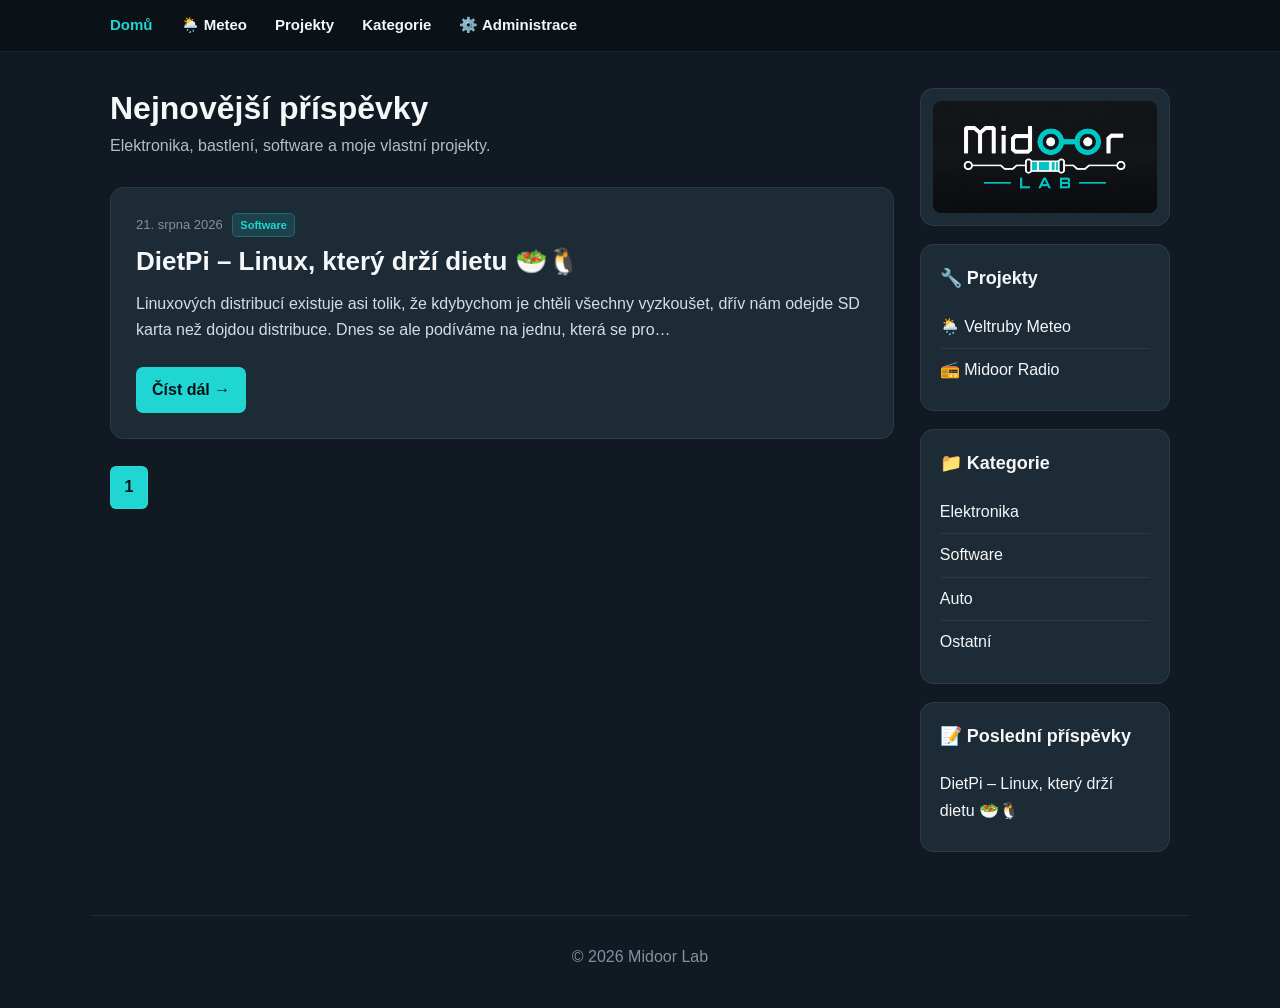
==== commit 77205251: "Add files via upload" ====
--- a/index.html
+++ b/index.html
@@ -12,10 +12,48 @@
 
     <meta
         name="description"
-        content="Midoor Lab – elektronika, bastlení, software a vlastní projekty."
+        content="Midoor Lab – elektronika, software, bastlení, Dacia Dokker, ESP32, Raspberry Pi, Veltruby Meteo a vlastní technické projekty."
     >
 
-    <title>Midoor Lab</title>
+    <meta
+        name="keywords"
+        content="Midoor Lab, elektronika, software, bastlení, Dacia Dokker, ESP32, Raspberry Pi, Veltruby Meteo, meteostanice, DIY projekty"
+    >
+
+    <meta name="author" content="Midoor Lab">
+
+    <meta name="robots" content="index, follow">
+
+    <link
+        rel="canonical"
+        href="https://midoor-lab.github.io/"
+    >
+
+    <meta
+        property="og:title"
+        content="Midoor Lab | Elektronika, software a vlastní projekty"
+    >
+
+    <meta
+        property="og:description"
+        content="Elektronika, software, bastlení, Dacia Dokker, Veltruby Meteo a vlastní technické projekty."
+    >
+
+    <meta
+        property="og:url"
+        content="https://midoor-lab.github.io/"
+    >
+
+    <meta property="og:type" content="website">
+
+    <meta
+        property="og:image"
+        content="https://midoor-lab.github.io/assets/midoor-lab-logo.png"
+    >
+
+    <meta name="twitter:card" content="summary_large_image">
+
+    <title>Midoor Lab | Elektronika, software a vlastní projekty</title>
 
     <link
         rel="stylesheet"
